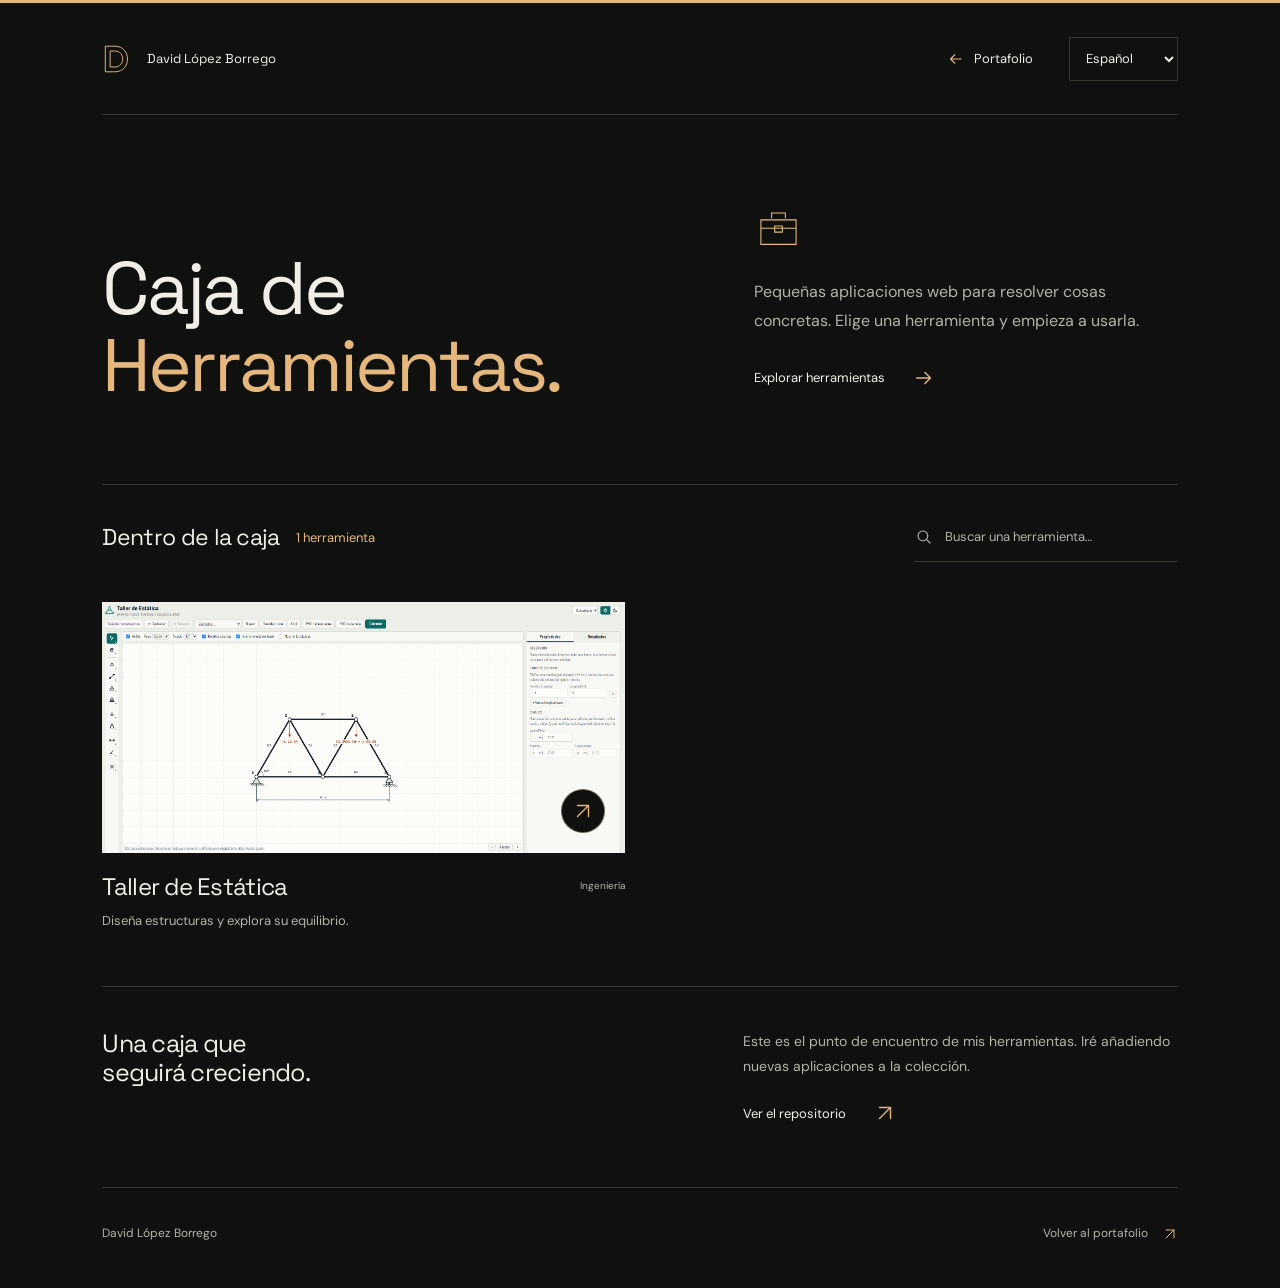
==== index.html @ 7026acba "Caja de herramientas" ====
<!doctype html>
<html lang="es">
<head>
  <meta charset="utf-8">
  <meta name="viewport" content="width=device-width, initial-scale=1, viewport-fit=cover">
  <meta name="theme-color" content="#10110f">
  <meta name="description" content="La Caja de Herramientas de David López Borrego. Pequeñas aplicaciones web para resolver cosas concretas.">
  <meta property="og:title" content="Caja de Herramientas — David López Borrego">
  <meta property="og:description" content="Pequeñas aplicaciones web para resolver cosas concretas.">
  <title>Caja de Herramientas — David López Borrego</title>
  <link rel="icon" href="[data-uri]" type="image/svg+xml">
  <style>
@font-face{font-family:Space;src:url('[data-uri]') format('woff2');font-weight:300 700;font-display:swap}
@font-face{font-family:DM;src:url('[data-uri]') format('woff2');font-weight:100 900;font-display:swap}
:root{color-scheme:dark;--bg:#10110f;--surface:#1b2018;--fg:#f1eee7;--muted:#b4b1a8;--accent:#e5b77d;--line:rgba(235,224,201,.18);--ease:cubic-bezier(.16,1,.3,1)}
*{box-sizing:border-box}html{scroll-behavior:smooth;scroll-padding-top:32px;scrollbar-color:#6d6251 var(--bg)}body{margin:0;background:var(--bg);color:var(--fg);font:16px/1.65 DM,sans-serif}body:before{content:'';display:block;height:3px;background:var(--accent)}[hidden]{display:none!important}::selection{color:var(--bg);background:var(--accent)}a{color:inherit;text-decoration:none}button,input,select{font:inherit;color:inherit}button,a,select{-webkit-tap-highlight-color:transparent;touch-action:manipulation}button{cursor:pointer}input{caret-color:var(--accent)}:focus-visible{outline:2px solid var(--accent);outline-offset:5px}h1,h2,h3,p{margin:0}h1,h2,h3{font-family:Space,sans-serif;font-weight:500;letter-spacing:-.03em;line-height:1.15;text-wrap:balance}p{color:var(--muted)}em{font-style:normal;color:var(--accent)}.wrap{width:min(1180px,84%);margin-inline:auto}.icon{width:22px;height:22px;fill:none;stroke:currentColor;stroke-width:1.5;stroke-linecap:round;stroke-linejoin:round;flex:none}.definitions,.sr-only{position:absolute;width:1px;height:1px;overflow:hidden;clip-path:inset(50%);white-space:nowrap}.skip-link{position:fixed;z-index:10;top:12px;left:16px;padding:12px 20px;background:var(--accent);color:var(--bg);transform:translateY(-200%)}.skip-link:focus{transform:none}
.site-header{min-height:112px;display:flex;align-items:center;justify-content:space-between;gap:30px;border-bottom:1px solid var(--line)}.author{display:flex;align-items:center;gap:16px;font-family:Space,sans-serif;font-size:13px}.monogram{width:29px;height:32px;fill:none;stroke:var(--accent);stroke-width:1.2}.site-header nav{display:flex;align-items:center;gap:36px;font-size:13px}.portfolio-link{display:flex;align-items:center;gap:10px;min-height:44px}.portfolio-link .icon{width:17px;color:var(--accent)}.language-control select{border:1px solid var(--line);background:var(--bg);padding:9px 28px 9px 12px;min-height:44px;border-radius:0;cursor:pointer;font-size:13px}.language-control select:hover{border-color:var(--accent)}
.intro{padding:88px 0 80px;display:grid;grid-template-columns:1.35fr 1fr;align-items:end;gap:80px}.intro h1{font-size:clamp(46px,5.8vw,80px);line-height:1.03;letter-spacing:-.04em}.intro-copy{max-width:38ch;padding-bottom:4px}.box-mark{width:49px;height:49px;fill:none;stroke:var(--accent);stroke-width:1.4;margin-bottom:18px}.intro-copy p{font-size:16px;line-height:1.8}.text-link{display:inline-flex;align-items:center;justify-content:space-between;gap:28px;min-height:44px;font-size:13px;padding:10px 0;border:0;background:none}.text-link .icon{color:var(--accent);transition:transform .2s var(--ease)}.text-link:hover .icon{transform:translateX(4px)}.text-link:hover{color:var(--accent)}.intro-copy .text-link{margin-top:20px}
.catalog{border-top:1px solid var(--line)}.catalog-heading{display:flex;align-items:center;justify-content:space-between;gap:32px;padding:28px 0}.catalog-title{display:flex;align-items:center;gap:16px}.catalog-title h2{font-size:23px}.count{font-size:13px;color:var(--accent);font-variant-numeric:tabular-nums}.search{display:flex;align-items:center;gap:10px;border-bottom:1px solid var(--line);padding:5px 0}.search .icon{width:18px;color:var(--muted)}.search input{min-width:0;width:235px;border:0;background:none;min-height:38px;font-size:13px}.search input::placeholder{color:var(--muted);opacity:1}.search:focus-within{border-color:var(--accent)}.categories{display:flex;gap:24px;flex-wrap:wrap;padding-bottom:24px}.categories button{min-height:44px;padding:8px 0;background:none;border:0;border-bottom:2px solid transparent;font-size:14px;color:var(--muted)}.categories button[aria-pressed=true]{color:var(--accent);border-color:var(--accent)}
.tools{display:grid;grid-template-columns:repeat(2,minmax(0,1fr));gap:30px;padding:12px 0 34px}
.tool{display:block;min-width:0;align-self:start}.tool-visual{position:relative;overflow:hidden;aspect-ratio:16/9;background:#21271e}.tool-visual img{display:block;width:100%;height:100%;object-fit:cover;object-position:top}.visual-arrow{position:absolute;right:20px;bottom:20px;display:grid;place-items:center;width:44px;height:44px;border-radius:50%;background:var(--bg);color:var(--accent);border:1px solid #e9d9b75e;transition:border-color .2s,transform .2s var(--ease)}.tool:hover .visual-arrow{border-color:var(--accent);transform:translate(2px,-2px)}.tool-info{display:flex;justify-content:space-between;align-items:flex-start;gap:20px;padding:20px 0 10px}.tool-content{min-width:0}.tool h3{font-size:24px;line-height:1.15}.tool-description{margin-top:9px;font-size:13px;line-height:1.7;max-width:45ch}.tool-category{padding-top:5px;font-size:10px;color:var(--muted);white-space:nowrap}
.search input:focus{outline:none;box-shadow:none}.search:focus-within{border-bottom-color:var(--accent)}

.empty,.no-script{padding:64px 0;border-bottom:1px solid var(--line)}.empty h3,.no-script h3{font-size:28px}.empty p,.no-script p{margin-top:14px;max-width:65ch}.empty .text-link{margin-top:16px}.collection-note{display:grid;grid-template-columns:1.35fr 1fr;gap:55px;border-top:1px solid var(--line);padding:42px 0 52px;margin-top:10px}.collection-note h2{font-size:25px;max-width:19ch}.collection-note p{font-size:14px;line-height:1.8;max-width:45ch}.collection-note .text-link{margin-top:12px}.site-footer{display:flex;justify-content:space-between;align-items:center;gap:24px;border-top:1px solid var(--line);padding-block:24px 32px;font-size:12px;color:var(--muted)}.site-footer a{display:flex;align-items:center;gap:14px;min-height:44px}.site-footer .icon{width:16px;color:var(--accent)}
@media(max-width:1000px){.wrap{width:86%}.intro{gap:40px}.intro h1{font-size:60px}.collection-note{gap:32px}.tool-info{gap:14px}.tool h3{font-size:22px}}
@media(max-width:700px){.site-header{min-height:88px;gap:16px}.author{gap:10px}.author span{max-width:115px;font-size:11px;line-height:1.4}.site-header nav{gap:14px}.portfolio-link span{display:none}.language-control select{font-size:12px;padding-left:8px;max-width:105px}.intro{grid-template-columns:1fr;gap:28px;padding:55px 0 45px}.intro h1{font-size:clamp(38px,9.5vw,64px)}.intro-copy{max-width:48ch;position:relative;padding:0}.box-mark{display:none}.intro-copy p{font-size:15px}.intro-copy .text-link{margin-top:13px}.catalog-heading{display:block;padding:24px 0}.catalog-title{justify-content:space-between}.catalog-title h2{font-size:22px}#search-form{margin-top:22px}.search input{width:100%;font-size:16px}.search{width:100%}.tools{grid-template-columns:1fr;gap:26px;padding-top:0}.tool-info{padding-top:16px;gap:14px}.tool h3{font-size:22px}.tool-description{font-size:12px}.tool-category{font-size:9px}.visual-arrow{right:16px;bottom:16px}.collection-note{grid-template-columns:1fr;gap:18px;padding:32px 0 35px}.collection-note h2{font-size:24px;max-width:24ch}.site-footer{font-size:11px;align-items:flex-start;flex-wrap:wrap;gap:8px;padding-top:22px}.site-footer>span{padding-top:12px}.site-footer a{gap:9px}.empty{padding:40px 0}.empty h3{font-size:25px}}
@media(prefers-reduced-motion:reduce){html{scroll-behavior:auto}*,*:before,*:after{transition:none!important;animation:none!important}}

  </style>
  <meta id="statics-cover" content="[data-uri]">
</head>
<body>
  <a class="skip-link" href="#main" data-i18n="skip">Saltar al contenido</a>
  <svg class="definitions" aria-hidden="true" xmlns="http://www.w3.org/2000/svg"><defs>
    <symbol id="i-arrow" viewBox="0 0 24 24"><path d="M4 12h15m-6-6 6 6-6 6"/></symbol>
    <symbol id="i-back" viewBox="0 0 24 24"><path d="M20 12H5m6-6-6 6 6 6"/></symbol>
    <symbol id="i-diagonal" viewBox="0 0 24 24"><path d="M6 18 18 6M6 6h12v12"/></symbol>
    <symbol id="i-search" viewBox="0 0 24 24"><circle cx="10.5" cy="10.5" r="6.5"/><path d="m16 16 4 4"/></symbol>
    <symbol id="i-box" viewBox="0 0 64 64"><path d="M23 20v-7h18v7M9 22h46v32H9zM9 33h46M27 30h10v8H27z"/></symbol>
  </defs></svg>
  <header class="site-header wrap">
    <a class="author" href="/" data-portfolio><svg class="monogram" viewBox="0 0 36 40" aria-hidden="true"><path d="M4 4h12c21 0 21 32 0 32H4zM10 10h6c13 0 13 20 0 20h-6z"/></svg><span>David López Borrego</span></a>
    <nav aria-label="Navegación principal" data-i18n-aria="navigation">
      <a class="portfolio-link" href="/" data-portfolio aria-label="Portafolio" data-i18n-aria="portfolio"><svg class="icon" aria-hidden="true"><use href="#i-back"/></svg><span data-i18n="portfolio">Portafolio</span></a>
      <label class="language-control"><span class="sr-only" data-i18n="language">Idioma</span><select id="language"><option value="es" lang="es">Español</option><option value="ca" lang="ca">Català</option><option value="en" lang="en">English</option></select></label>
    </nav>
  </header>
  <main id="main" class="wrap">
    <section class="intro" aria-labelledby="hub-title">
      <h1 id="hub-title"><span data-i18n="titleFirst">Caja de</span><br><em data-i18n="titleLast">Herramientas.</em></h1>
      <div class="intro-copy"><svg class="box-mark" aria-hidden="true"><use href="#i-box"/></svg><p data-i18n="intro">Pequeñas aplicaciones web para resolver cosas concretas. Elige una herramienta y empieza a usarla.</p><a class="text-link" href="#herramientas"><span data-i18n="browse">Explorar herramientas</span><svg class="icon"><use href="#i-arrow"/></svg></a></div>
    </section>
    <section id="herramientas" class="catalog" aria-labelledby="catalog-title">
      <div class="catalog-heading"><div class="catalog-title"><h2 id="catalog-title" data-i18n="catalog">Dentro de la caja</h2><span id="tool-count" class="count"></span></div><form id="search-form" role="search" hidden><label class="search"><svg class="icon" aria-hidden="true"><use href="#i-search"/></svg><span class="sr-only" data-i18n="search">Buscar herramientas</span><input id="search" type="search" placeholder="Buscar una herramienta…" autocomplete="off" data-i18n-placeholder="searchPlaceholder"></label></form></div>
      <div id="categories" class="categories" role="group" aria-label="Filtrar por categoría" data-i18n-aria="filter" hidden></div>
      <div id="tools" class="tools"></div>
      <p id="result-status" class="sr-only" role="status" aria-live="polite" aria-atomic="true"></p>
      <div id="no-results" class="empty" hidden><h3 data-i18n="noResults">No hay coincidencias.</h3><p data-i18n="tryAgain">Prueba con otro nombre o vuelve a ver todas las herramientas.</p><button id="clear-search" class="text-link"><span data-i18n="clear">Ver todas las herramientas</span><svg class="icon" aria-hidden="true"><use href="#i-arrow"/></svg></button></div>
      <div id="empty-catalog" class="empty" hidden><h3 data-i18n="empty">Las herramientas están en camino.</h3><p data-i18n="emptyDescription">Aquí encontrarás las aplicaciones cuando estén disponibles.</p></div>
      <noscript><article class="no-script"><h3>Taller de Estática</h3><p>Dibuja estructuras y calcula reacciones, esfuerzos y diagramas de sólido libre.</p><a class="text-link" href="estatica_maquinas/">Abrir herramienta <svg class="icon" aria-hidden="true"><use href="#i-arrow"/></svg></a></article></noscript>
    </section>
    <aside class="collection-note"><h2 data-i18n="growing">Una caja que seguirá creciendo.</h2><div><p data-i18n="growingDescription">Este es el punto de encuentro de mis herramientas. Iré añadiendo nuevas aplicaciones a la colección.</p><a class="text-link" href="https://github.com/davidlb025/herramientas" target="_blank" rel="noopener noreferrer"><span data-i18n="repository">Ver el repositorio</span><svg class="icon" aria-hidden="true"><use href="#i-diagonal"/></svg></a></div></aside>
  </main>
  <footer class="site-footer wrap"><span>David López Borrego</span><a href="/" data-portfolio><span data-i18n="back">Volver al portafolio</span><svg class="icon" aria-hidden="true"><use href="#i-diagonal"/></svg></a></footer>

<!-- CATALOGO: añade aquí las futuras herramientas, cada una con su carpeta. -->
<script id="tool-catalog">
/* Add one entry per published app. Paths are relative to this hub, never to /. */
window.toolboxTools = [
  {
    id: 'estatica',
    path: 'estatica_maquinas/',
    category: 'engineering',
    image: document.getElementById('statics-cover').content,
    imageWidth: 1891, imageHeight: 909,
    name: { es: 'Taller de Estática', ca: 'Taller d’Estàtica', en: 'Statics Workshop' },
    summary: {
      es: 'Diseña estructuras y explora su equilibrio.',
      ca: 'Dissenya estructures i explora el seu equilibri.',
      en: 'Design structures and explore their equilibrium.'
    },
    description: {
      es: 'Dibuja estructuras y calcula reacciones, esfuerzos en barras y diagramas de sólido libre. Un espacio para explorar el equilibrio, nudo a nudo.',
      ca: 'Dibuixa estructures i calcula reaccions, esforços a les barres i diagrames de sòlid lliure. Un espai per explorar l’equilibri, nus a nus.',
      en: 'Draw structures and calculate reactions, member forces and free-body diagrams. A space to explore equilibrium, joint by joint.'
    },
    tags: {
      es: ['Estructuras', 'Fuerzas', 'Equilibrio'],
      ca: ['Estructures', 'Forces', 'Equilibri'],
      en: ['Structures', 'Forces', 'Equilibrium']
    },
    categoryName: { es: 'Ingeniería', ca: 'Enginyeria', en: 'Engineering' },
    imageAlt: {
      es: 'Vista del Taller de Estática con una cercha Warren de ejemplo.',
      ca: 'Vista del Taller d’Estàtica amb una encavallada Warren d’exemple.',
      en: 'Statics Workshop displaying a sample Warren truss.'
    }
  }
];

</script>
<script>
(() => {
  'use strict';
  const copy = {
    es: {
      titleFirst: 'Caja de', titleLast: 'Herramientas.', title: 'Caja de Herramientas — David López Borrego',
      intro: 'Pequeñas aplicaciones web para resolver cosas concretas. Elige una herramienta y empieza a usarla.',
      description: 'La Caja de Herramientas de David López Borrego. Pequeñas aplicaciones web para resolver cosas concretas.',
      skip: 'Saltar al contenido', navigation: 'Navegación principal', portfolio: 'Portafolio', language: 'Idioma', browse: 'Explorar herramientas', catalog: 'Dentro de la caja',
      search: 'Buscar herramientas', searchPlaceholder: 'Buscar una herramienta…', filter: 'Filtrar por categoría', all: 'Todas',
      noResults: 'No hay coincidencias.', tryAgain: 'Prueba con otro nombre o vuelve a ver todas las herramientas.', clear: 'Ver todas las herramientas',
      empty: 'Las herramientas están en camino.', emptyDescription: 'Aquí encontrarás las aplicaciones cuando estén disponibles.',
      growing: 'Una caja que seguirá creciendo.', growingDescription: 'Este es el punto de encuentro de mis herramientas. Iré añadiendo nuevas aplicaciones a la colección.',
      repository: 'Ver el repositorio', back: 'Volver al portafolio', open: 'Abrir herramienta', count: n => `${n} ${n === 1 ? 'herramienta' : 'herramientas'}`
    },
    ca: {
      titleFirst: 'Caixa', titleLast: 'd’Eines.', title: 'Caixa d’Eines — David López Borrego',
      intro: 'Petites aplicacions web per resoldre coses concretes. Tria una eina i comença a fer-la servir.',
      description: 'La Caixa d’Eines de David López Borrego. Petites aplicacions web per resoldre coses concretes.',
      skip: 'Salta al contingut', navigation: 'Navegació principal', portfolio: 'Portafolis', language: 'Idioma', browse: 'Explora les eines', catalog: 'Dins de la caixa',
      search: 'Cerca eines', searchPlaceholder: 'Cerca una eina…', filter: 'Filtra per categoria', all: 'Totes',
      noResults: 'No hi ha coincidències.', tryAgain: 'Prova un altre nom o torna a veure totes les eines.', clear: 'Veure totes les eines',
      empty: 'Les eines estan en camí.', emptyDescription: 'Aquí trobaràs les aplicacions quan estiguin disponibles.',
      growing: 'Una caixa que continuarà creixent.', growingDescription: 'Aquest és el punt de trobada de les meves eines. Aniré afegint noves aplicacions a la col·lecció.',
      repository: 'Veure el repositori', back: 'Torna al portafolis', open: 'Obre l’eina', count: n => `${n} ${n === 1 ? 'eina' : 'eines'}`
    },
    en: {
      titleFirst: 'The', titleLast: 'Toolbox.', title: 'Toolbox — David López Borrego',
      intro: 'Small web apps for specific tasks. Pick a tool and start using it.',
      description: 'David López Borrego’s Toolbox. Small web apps for specific tasks.',
      skip: 'Skip to content', navigation: 'Main navigation', portfolio: 'Portfolio', language: 'Language', browse: 'Explore the tools', catalog: 'Inside the toolbox',
      search: 'Search tools', searchPlaceholder: 'Search for a tool…', filter: 'Filter by category', all: 'All',
      noResults: 'No matches found.', tryAgain: 'Try another name or view all the tools again.', clear: 'View all tools',
      empty: 'Tools are on the way.', emptyDescription: 'The apps will appear here as they become available.',
      growing: 'Room for more tools.', growingDescription: 'This is where my tools come together. I’ll keep adding new apps to the collection.',
      repository: 'View the repository', back: 'Back to the portfolio', open: 'Open tool', count: n => `${n} ${n === 1 ? 'tool' : 'tools'}`
    }
  };
  const $ = selector => document.querySelector(selector);
  const tools = window.toolboxTools || [];
  const supported = Object.keys(copy);
  let saved;
  try { saved = localStorage.getItem('portfolio-language'); } catch { /* Storage is optional. */ }
  const requested = new URL(location.href).searchParams.get('lang');
  let language = supported.includes(requested) ? requested : supported.includes(saved) ? saved : 'es';
  let category = 'all';
  const text = value => typeof value === 'string' ? value : value[language] || value.es;
  const normalize = value => value.normalize('NFD').replace(/\p{Diacritic}/gu, '').toLocaleLowerCase().trim();
  const icon = name => {
    const svg = document.createElementNS('http://www.w3.org/2000/svg', 'svg');
    svg.classList.add('icon');
    svg.setAttribute('aria-hidden', 'true');
    const use = document.createElementNS(svg.namespaceURI, 'use');
    use.setAttribute('href', `#i-${name}`);
    svg.append(use);
    return svg;
  };
  const element = (tag, className, content) => {
    const node = document.createElement(tag);
    if (className) node.className = className;
    if (content) node.textContent = content;
    return node;
  };
  // Local app folders resolve both at /herramientas/ and in a standalone preview.
  function toolUrl(path) {
    const url = new URL(path, location.href);
    url.searchParams.set('lang', language);
    return url.href;
  }
  function renderTools() {
    const query = normalize($('#search').value);
    const visible = tools.filter(tool => (category === 'all' || tool.category === category) && normalize([text(tool.name), text(tool.description), text(tool.categoryName), ...text(tool.tags)].join(' ')).includes(query));
    const items = visible.map(tool => {
      const card = element('a', 'tool');
      const headingId = `tool-${tool.id}`;
      card.href = toolUrl(tool.path);
      card.setAttribute('aria-labelledby', headingId);
      const visual = element('div', 'tool-visual');
      const image = element('img');
      image.src = tool.image;
      image.alt = text(tool.imageAlt);
      image.width = tool.imageWidth || 1280; image.height = tool.imageHeight || 720;
      visual.style.aspectRatio = `${image.width} / ${image.height}`;
      image.decoding = 'async';
      const arrow = element('span', 'visual-arrow'); arrow.append(icon('diagonal'));
      visual.append(image, arrow);
      const info = element('div', 'tool-info');
      const content = element('div', 'tool-content');
      const title = element('h3'); title.id = headingId;
      title.textContent = text(tool.name);
      content.append(title, element('p', 'tool-description', text(tool.summary || tool.description)));
      info.append(content, element('span', 'tool-category', text(tool.categoryName)));
      card.append(visual, info);
      return card;
    });
    $('#tools').replaceChildren(...items);
    $('#tool-count').textContent = copy[language].count(visible.length);
    $('#result-status').textContent = copy[language].count(visible.length);
    $('#no-results').hidden = visible.length > 0 || tools.length === 0;
    $('#empty-catalog').hidden = tools.length > 0;
    $('#search-form').hidden = tools.length === 0;
  }
  function renderCategories() {
    const categories = [...new Map(tools.map(tool => [tool.category, tool.categoryName])).entries()];
    $('#categories').hidden = categories.length < 2;
    $('#categories').replaceChildren(...[['all', copy[language].all], ...categories].map(([key, label]) => {
      const button = element('button', '', text(label));
      button.type = 'button';
      button.setAttribute('aria-pressed', String(category === key));
      button.addEventListener('click', () => {
        category = key;
        [...$('#categories').children].forEach(item => item.setAttribute('aria-pressed', String(item === button)));
        renderTools();
      });
      return button;
    }));
  }
  function applyLanguage() {
    document.documentElement.lang = language;
    document.title = copy[language].title;
    document.querySelector('meta[name="description"]').content = copy[language].description;
    document.querySelector('meta[property="og:title"]').content = copy[language].title;
    document.querySelector('meta[property="og:description"]').content = copy[language].intro;
    document.querySelectorAll('[data-i18n]').forEach(node => { node.textContent = copy[language][node.dataset.i18n]; });
    document.querySelectorAll('[data-i18n-aria]').forEach(node => node.setAttribute('aria-label', copy[language][node.dataset.i18nAria]));
    document.querySelectorAll('[data-i18n-placeholder]').forEach(node => { node.placeholder = copy[language][node.dataset.i18nPlaceholder]; });
    document.querySelectorAll('[data-portfolio]').forEach(link => { link.href = `/?lang=${language}#proyectos`; });
    $('#language').value = language;
    renderCategories();
    renderTools();
  }
  $('#language').addEventListener('change', event => {
    language = event.target.value;
    try { localStorage.setItem('portfolio-language', language); } catch { /* Storage is optional. */ }
    const url = new URL(location.href); url.searchParams.set('lang', language);
    try { history.replaceState(null, '', url); } catch { /* File previews may restrict history. */ }
    applyLanguage();
  });
  $('#search').addEventListener('input', renderTools);
  $('#search-form').addEventListener('submit', event => event.preventDefault());
  $('#clear-search').addEventListener('click', () => {
    $('#search').value = ''; category = 'all'; renderCategories(); renderTools(); $('#search').focus();
  });
  applyLanguage();
})();

</script>
<!-- Font licenses: Space Grotesk and DM Sans
Copyright 2014 The DM Sans Project Authors (https://github.com/googlefonts/dm-fonts)

This Font Software is licensed under the SIL Open Font License, Version 1.1.
This license is copied below, and is also available with a FAQ at:
https://scripts.sil.org/OFL


-----------------------------------------------------------
SIL OPEN FONT LICENSE Version 1.1 - 26 February 2007
-----------------------------------------------------------

PREAMBLE
The goals of the Open Font License (OFL) are to stimulate worldwide
development of collaborative font projects, to support the font creation
efforts of academic and linguistic communities, and to provide a free and
open framework in which fonts may be shared and improved in partnership
with others.

The OFL allows the licensed fonts to be used, studied, modified and
redistributed freely as long as they are not sold by themselves. The
fonts, including any derivative works, can be bundled, embedded, 
redistributed and/or sold with any software provided that any reserved
names are not used by derivative works. The fonts and derivatives,
however, cannot be released under any other type of license. The
requirement for fonts to remain under this license does not apply
to any document created using the fonts or their derivatives.

DEFINITIONS
"Font Software" refers to the set of files released by the Copyright
Holder(s) under this license and clearly marked as such. This may
include source files, build scripts and documentation.

"Reserved Font Name" refers to any names specified as such after the
copyright statement(s).

"Original Version" refers to the collection of Font Software components as
distributed by the Copyright Holder(s).

"Modified Version" refers to any derivative made by adding to, deleting,
or substituting -- in part or in whole -- any of the components of the
Original Version, by changing formats or by porting the Font Software to a
new environment.

"Author" refers to any designer, engineer, programmer, technical
writer or other person who contributed to the Font Software.

PERMISSION & CONDITIONS
Permission is hereby granted, free of charge, to any person obtaining
a copy of the Font Software, to use, study, copy, merge, embed, modify,
redistribute, and sell modified and unmodified copies of the Font
Software, subject to the following conditions:

1) Neither the Font Software nor any of its individual components,
in Original or Modified Versions, may be sold by itself.

2) Original or Modified Versions of the Font Software may be bundled,
redistributed and/or sold with any software, provided that each copy
contains the above copyright notice and this license. These can be
included either as stand-alone text files, human-readable headers or
in the appropriate machine-readable metadata fields within text or
binary files as long as those fields can be easily viewed by the user.

3) No Modified Version of the Font Software may use the Reserved Font
Name(s) unless explicit written permission is granted by the corresponding
Copyright Holder. This restriction only applies to the primary font name as
presented to the users.

4) The name(s) of the Copyright Holder(s) or the Author(s) of the Font
Software shall not be used to promote, endorse or advertise any
Modified Version, except to acknowledge the contribution(s) of the
Copyright Holder(s) and the Author(s) or with their explicit written
permission.

5) The Font Software, modified or unmodified, in part or in whole,
must be distributed entirely under this license, and must not be
distributed under any other license. The requirement for fonts to
remain under this license does not apply to any document created
using the Font Software.

TERMINATION
This license becomes null and void if any of the above conditions are
not met.

DISCLAIMER
THE FONT SOFTWARE IS PROVIDED "AS IS", WITHOUT WARRANTY OF ANY KIND,
EXPRESS OR IMPLIED, INCLUDING BUT NOT LIMITED TO ANY WARRANTIES OF
MERCHANTABILITY, FITNESS FOR A PARTICULAR PURPOSE AND NONINFRINGEMENT
OF COPYRIGHT, PATENT, TRADEMARK, OR OTHER RIGHT. IN NO EVENT SHALL THE
COPYRIGHT HOLDER BE LIABLE FOR ANY CLAIM, DAMAGES OR OTHER LIABILITY,
INCLUDING ANY GENERAL, SPECIAL, INDIRECT, INCIDENTAL, OR CONSEQUENTIAL
DAMAGES, WHETHER IN AN ACTION OF CONTRACT, TORT OR OTHERWISE, ARISING
FROM, OUT OF THE USE OR INABILITY TO USE THE FONT SOFTWARE OR FROM
OTHER DEALINGS IN THE FONT SOFTWARE.


Copyright 2020 The Space Grotesk Project Authors (https://github.com/floriankarsten/space-grotesk)

This Font Software is licensed under the SIL Open Font License, Version 1.1.
This license is copied below, and is also available with a FAQ at:
http://scripts.sil.org/OFL


-----------------------------------------------------------
SIL OPEN FONT LICENSE Version 1.1 - 26 February 2007
-----------------------------------------------------------

PREAMBLE
The goals of the Open Font License (OFL) are to stimulate worldwide
development of collaborative font projects, to support the font creation
efforts of academic and linguistic communities, and to provide a free and
open framework in which fonts may be shared and improved in partnership
with others.

The OFL allows the licensed fonts to be used, studied, modified and
redistributed freely as long as they are not sold by themselves. The
fonts, including any derivative works, can be bundled, embedded, 
redistributed and/or sold with any software provided that any reserved
names are not used by derivative works. The fonts and derivatives,
however, cannot be released under any other type of license. The
requirement for fonts to remain under this license does not apply
to any document created using the fonts or their derivatives.

DEFINITIONS
"Font Software" refers to the set of files released by the Copyright
Holder(s) under this license and clearly marked as such. This may
include source files, build scripts and documentation.

"Reserved Font Name" refers to any names specified as such after the
copyright statement(s).

"Original Version" refers to the collection of Font Software components as
distributed by the Copyright Holder(s).

"Modified Version" refers to any derivative made by adding to, deleting,
or substituting -- in part or in whole -- any of the components of the
Original Version, by changing formats or by porting the Font Software to a
new environment.

"Author" refers to any designer, engineer, programmer, technical
writer or other person who contributed to the Font Software.

PERMISSION & CONDITIONS
Permission is hereby granted, free of charge, to any person obtaining
a copy of the Font Software, to use, study, copy, merge, embed, modify,
redistribute, and sell modified and unmodified copies of the Font
Software, subject to the following conditions:

1) Neither the Font Software nor any of its individual components,
in Original or Modified Versions, may be sold by itself.

2) Original or Modified Versions of the Font Software may be bundled,
redistributed and/or sold with any software, provided that each copy
contains the above copyright notice and this license. These can be
included either as stand-alone text files, human-readable headers or
in the appropriate machine-readable metadata fields within text or
binary files as long as those fields can be easily viewed by the user.

3) No Modified Version of the Font Software may use the Reserved Font
Name(s) unless explicit written permission is granted by the corresponding
Copyright Holder. This restriction only applies to the primary font name as
presented to the users.

4) The name(s) of the Copyright Holder(s) or the Author(s) of the Font
Software shall not be used to promote, endorse or advertise any
Modified Version, except to acknowledge the contribution(s) of the
Copyright Holder(s) and the Author(s) or with their explicit written
permission.

5) The Font Software, modified or unmodified, in part or in whole,
must be distributed entirely under this license, and must not be
distributed under any other license. The requirement for fonts to
remain under this license does not apply to any document created
using the Font Software.

TERMINATION
This license becomes null and void if any of the above conditions are
not met.

DISCLAIMER
THE FONT SOFTWARE IS PROVIDED "AS IS", WITHOUT WARRANTY OF ANY KIND,
EXPRESS OR IMPLIED, INCLUDING BUT NOT LIMITED TO ANY WARRANTIES OF
MERCHANTABILITY, FITNESS FOR A PARTICULAR PURPOSE AND NONINFRINGEMENT
OF COPYRIGHT, PATENT, TRADEMARK, OR OTHER RIGHT. IN NO EVENT SHALL THE
COPYRIGHT HOLDER BE LIABLE FOR ANY CLAIM, DAMAGES OR OTHER LIABILITY,
INCLUDING ANY GENERAL, SPECIAL, INDIRECT, INCIDENTAL, OR CONSEQUENTIAL
DAMAGES, WHETHER IN AN ACTION OF CONTRACT, TORT OR OTHERWISE, ARISING
FROM, OUT OF THE USE OR INABILITY TO USE THE FONT SOFTWARE OR FROM
OTHER DEALINGS IN THE FONT SOFTWARE.

-->
</body>
</html>
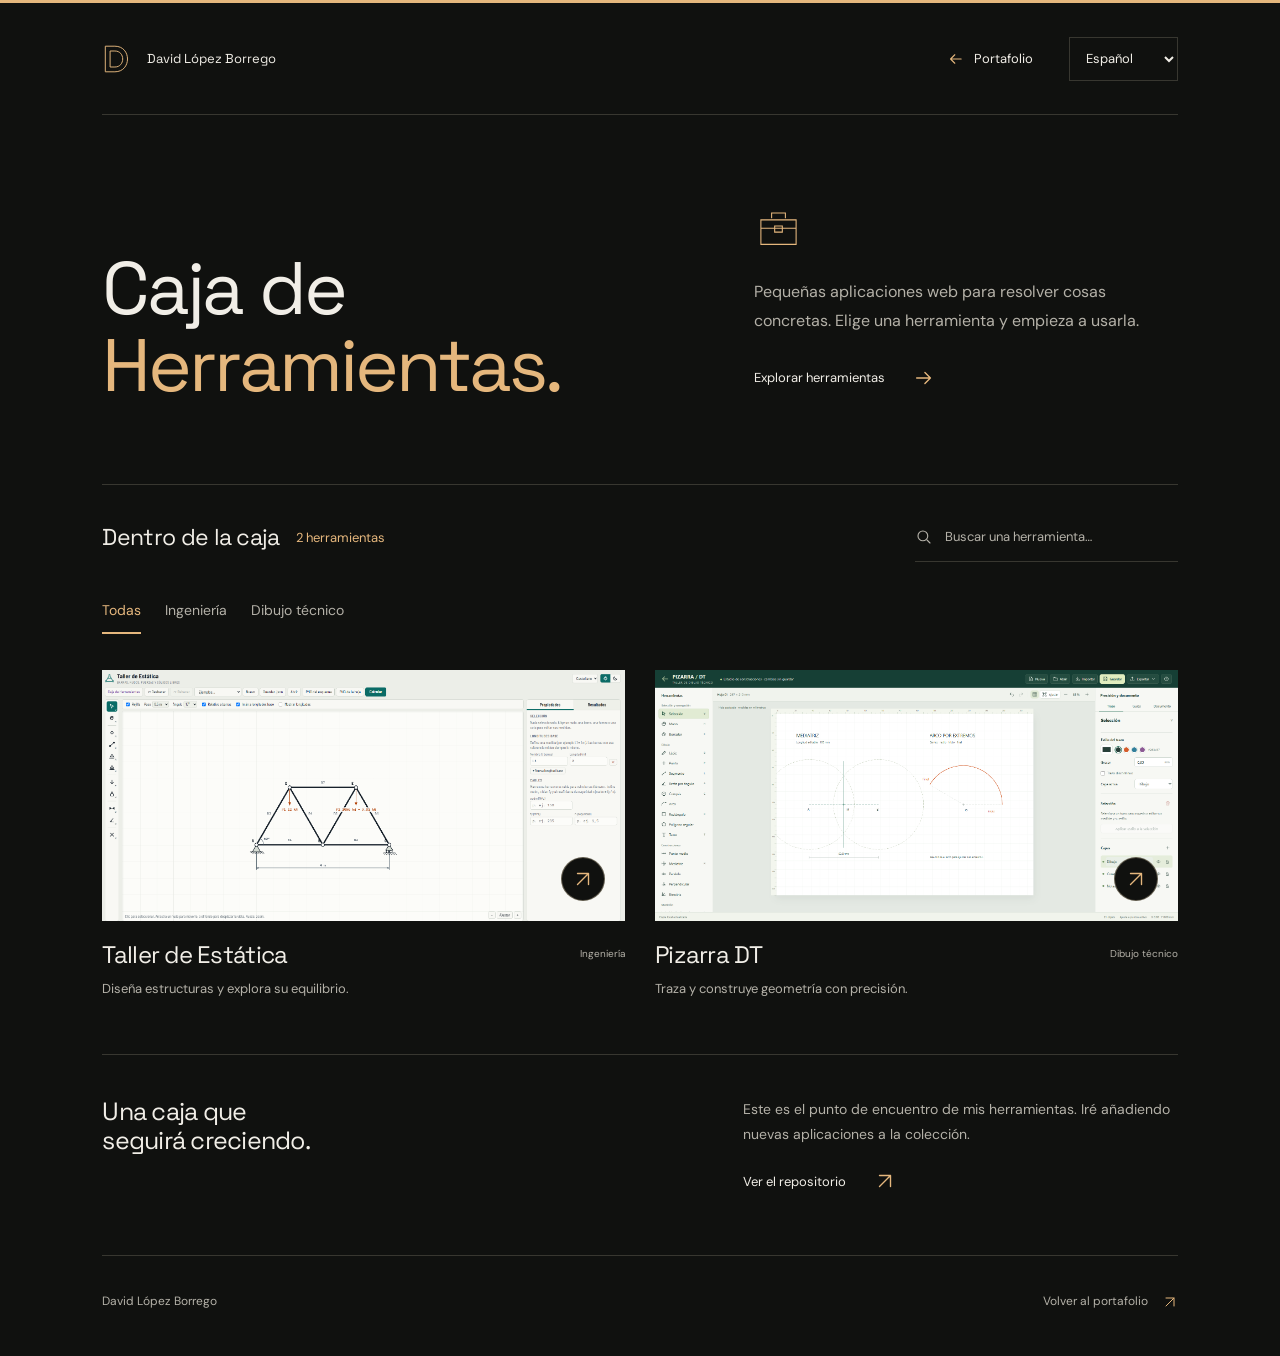
==== commit 0b4f5d95: "Pazarra-DT" ====
--- a/index.html
+++ b/index.html
@@ -57,13 +57,14 @@
       <p id="result-status" class="sr-only" role="status" aria-live="polite" aria-atomic="true"></p>
       <div id="no-results" class="empty" hidden><h3 data-i18n="noResults">No hay coincidencias.</h3><p data-i18n="tryAgain">Prueba con otro nombre o vuelve a ver todas las herramientas.</p><button id="clear-search" class="text-link"><span data-i18n="clear">Ver todas las herramientas</span><svg class="icon" aria-hidden="true"><use href="#i-arrow"/></svg></button></div>
       <div id="empty-catalog" class="empty" hidden><h3 data-i18n="empty">Las herramientas están en camino.</h3><p data-i18n="emptyDescription">Aquí encontrarás las aplicaciones cuando estén disponibles.</p></div>
-      <noscript><article class="no-script"><h3>Taller de Estática</h3><p>Dibuja estructuras y calcula reacciones, esfuerzos y diagramas de sólido libre.</p><a class="text-link" href="estatica_maquinas/">Abrir herramienta <svg class="icon" aria-hidden="true"><use href="#i-arrow"/></svg></a></article></noscript>
+      <noscript><article class="no-script"><h3>Taller de Estática</h3><p>Dibuja estructuras y calcula reacciones, esfuerzos y diagramas de sólido libre.</p><a class="text-link" href="estatica_maquinas/">Abrir herramienta <svg class="icon" aria-hidden="true"><use href="#i-arrow"/></svg></a></article><article class="no-script"><h3>Pizarra DT</h3><p>Traza y construye geometría con precisión. Importa PDF e imágenes y exporta tus dibujos.</p><a class="text-link" href="pizarradt/">Abrir herramienta <svg class="icon" aria-hidden="true"><use href="#i-arrow"/></svg></a></article></noscript>
     </section>
     <aside class="collection-note"><h2 data-i18n="growing">Una caja que seguirá creciendo.</h2><div><p data-i18n="growingDescription">Este es el punto de encuentro de mis herramientas. Iré añadiendo nuevas aplicaciones a la colección.</p><a class="text-link" href="https://github.com/davidlb025/herramientas" target="_blank" rel="noopener noreferrer"><span data-i18n="repository">Ver el repositorio</span><svg class="icon" aria-hidden="true"><use href="#i-diagonal"/></svg></a></div></aside>
   </main>
   <footer class="site-footer wrap"><span>David López Borrego</span><a href="/" data-portfolio><span data-i18n="back">Volver al portafolio</span><svg class="icon" aria-hidden="true"><use href="#i-diagonal"/></svg></a></footer>
 
 <!-- CATALOGO: añade aquí las futuras herramientas, cada una con su carpeta. -->
+<meta id="pizarra-cover" content="[data-uri]">
 <script id="tool-catalog">
 /* Add one entry per published app. Paths are relative to this hub, never to /. */
 window.toolboxTools = [
@@ -94,6 +95,35 @@
       es: 'Vista del Taller de Estática con una cercha Warren de ejemplo.',
       ca: 'Vista del Taller d’Estàtica amb una encavallada Warren d’exemple.',
       en: 'Statics Workshop displaying a sample Warren truss.'
+    }
+  },
+  {
+    id: 'pizarradt',
+    path: 'pizarradt/',
+    category: 'drawing',
+    image: document.getElementById('pizarra-cover').content,
+    imageWidth: 1891, imageHeight: 909,
+    name: { es: 'Pizarra DT', ca: 'Pizarra DT', en: 'Pizarra DT' },
+    summary: {
+      es: 'Traza y construye geometría con precisión.',
+      ca: 'Traça i construeix geometria amb precisió.',
+      en: 'Draw and construct geometry with precision.'
+    },
+    description: {
+      es: 'Taller de dibujo técnico con segmentos, circunferencias, arcos y construcciones geométricas. Importa PDF e imágenes, trabaja por capas y exporta a PDF, PNG o SVG. Interfaz en español.',
+      ca: 'Taller de dibuix tècnic amb segments, circumferències, arcs i construccions geomètriques. Importa PDF i imatges, treballa per capes i exporta a PDF, PNG o SVG. Interfície en castellà.',
+      en: 'Technical drawing workshop with segments, circles, arcs and geometric constructions. Import PDFs and images, work with layers and export to PDF, PNG or SVG. Editor interface in Spanish.'
+    },
+    tags: {
+      es: ['Dibujo técnico', 'Geometría', 'Compás', 'Mediatriz', 'PDF', 'Capas'],
+      ca: ['Dibuix tècnic', 'Geometria', 'Compàs', 'Mediatriu', 'PDF', 'Capes'],
+      en: ['Technical drawing', 'Geometry', 'Compass', 'Perpendicular bisector', 'PDF', 'Layers']
+    },
+    categoryName: { es: 'Dibujo técnico', ca: 'Dibuix tècnic', en: 'Technical drawing' },
+    imageAlt: {
+      es: 'Pizarra DT con el ejemplo de mediatriz y arco abierto en la hoja de dibujo.',
+      ca: 'Pizarra DT amb l’exemple de mediatriu i arc obert al full de dibuix.',
+      en: 'Pizarra DT showing its perpendicular bisector and arc example on the drawing sheet.'
     }
   }
 ];
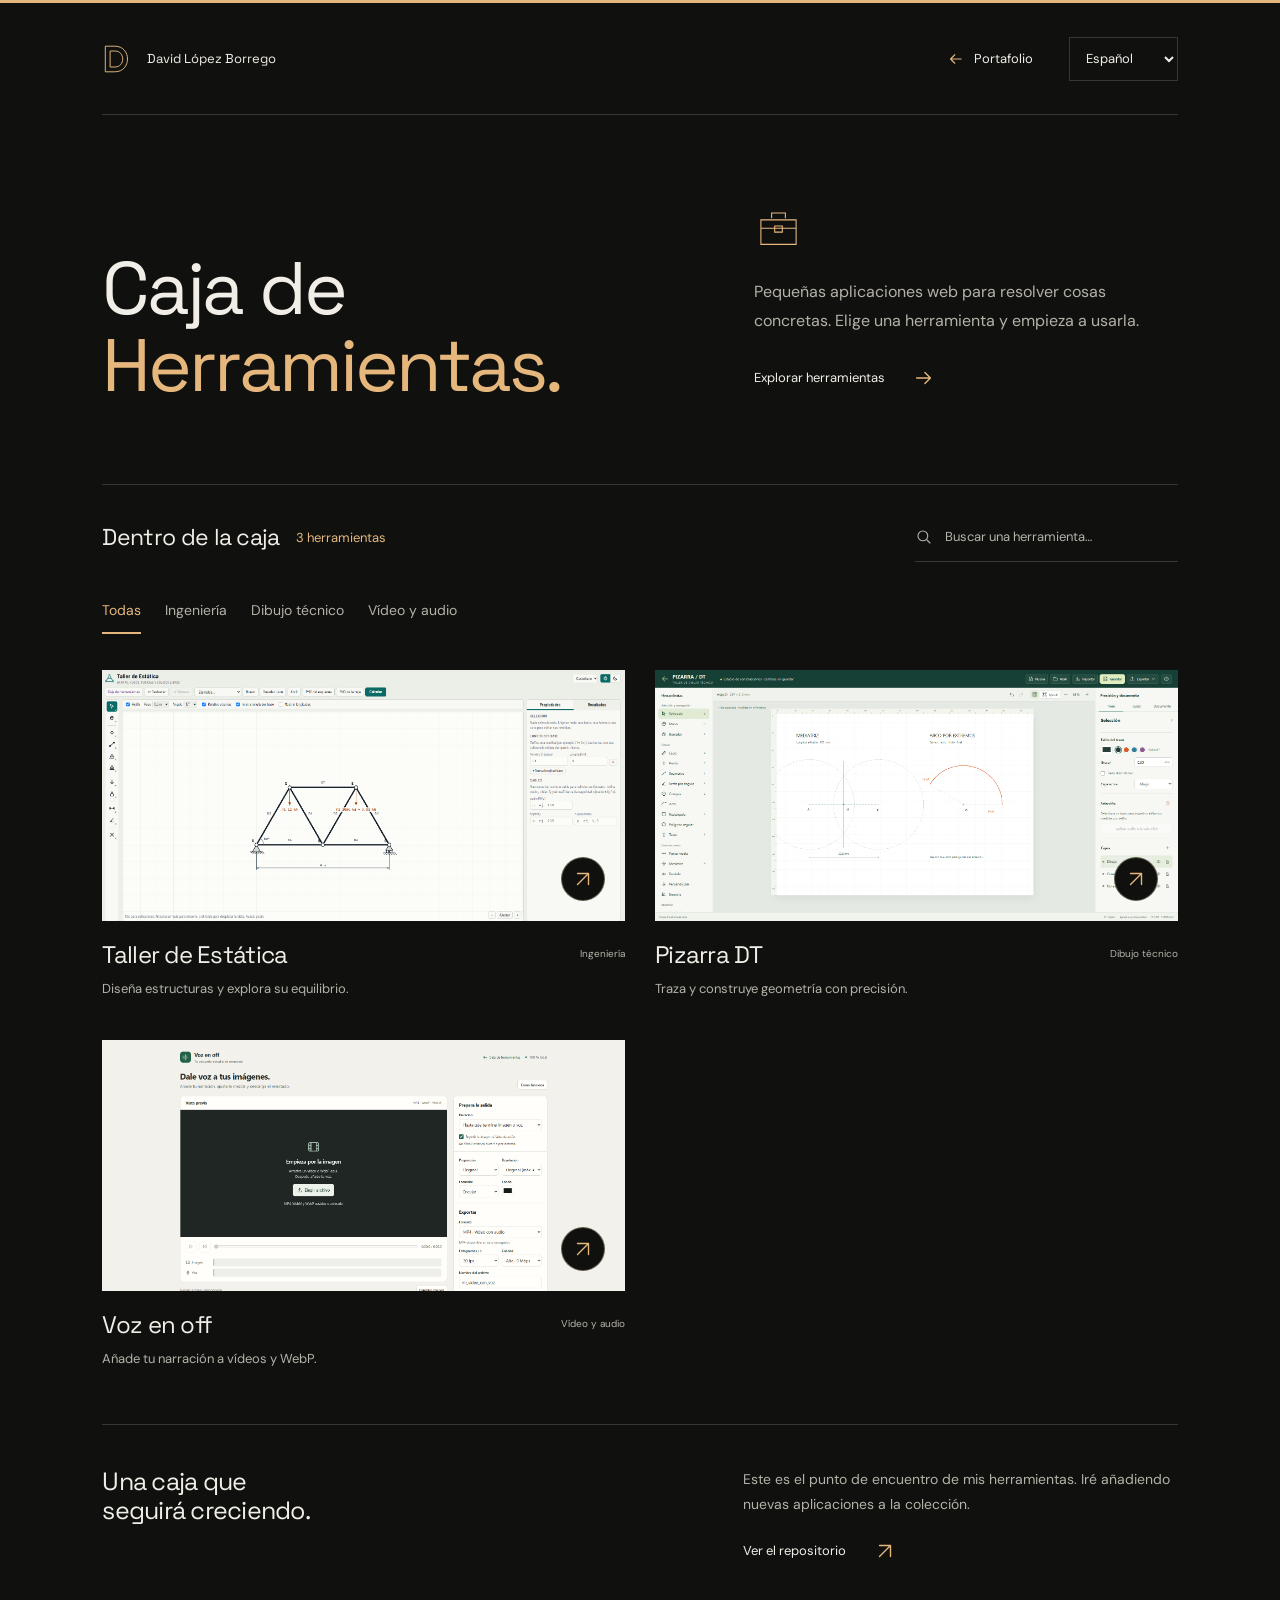
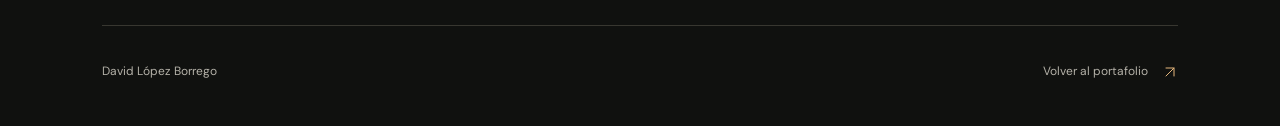
==== commit 5827a678: "Voz en Off" ====
--- a/index.html
+++ b/index.html
@@ -57,7 +57,7 @@
       <p id="result-status" class="sr-only" role="status" aria-live="polite" aria-atomic="true"></p>
       <div id="no-results" class="empty" hidden><h3 data-i18n="noResults">No hay coincidencias.</h3><p data-i18n="tryAgain">Prueba con otro nombre o vuelve a ver todas las herramientas.</p><button id="clear-search" class="text-link"><span data-i18n="clear">Ver todas las herramientas</span><svg class="icon" aria-hidden="true"><use href="#i-arrow"/></svg></button></div>
       <div id="empty-catalog" class="empty" hidden><h3 data-i18n="empty">Las herramientas están en camino.</h3><p data-i18n="emptyDescription">Aquí encontrarás las aplicaciones cuando estén disponibles.</p></div>
-      <noscript><article class="no-script"><h3>Taller de Estática</h3><p>Dibuja estructuras y calcula reacciones, esfuerzos y diagramas de sólido libre.</p><a class="text-link" href="estatica_maquinas/">Abrir herramienta <svg class="icon" aria-hidden="true"><use href="#i-arrow"/></svg></a></article><article class="no-script"><h3>Pizarra DT</h3><p>Traza y construye geometría con precisión. Importa PDF e imágenes y exporta tus dibujos.</p><a class="text-link" href="pizarradt/">Abrir herramienta <svg class="icon" aria-hidden="true"><use href="#i-arrow"/></svg></a></article></noscript>
+      <noscript><article class="no-script"><h3>Taller de Estática</h3><p>Dibuja estructuras y calcula reacciones, esfuerzos y diagramas de sólido libre.</p><a class="text-link" href="estatica_maquinas/">Abrir herramienta <svg class="icon" aria-hidden="true"><use href="#i-arrow"/></svg></a></article><article class="no-script"><h3>Pizarra DT</h3><p>Traza y construye geometría con precisión. Importa PDF e imágenes y exporta tus dibujos.</p><a class="text-link" href="pizarradt/">Abrir herramienta <svg class="icon" aria-hidden="true"><use href="#i-arrow"/></svg></a></article><article class="no-script"><h3>Voz en off</h3><p>Añade tu narración a vídeos y WebP. Sube un audio o graba con el micrófono y exporta el resultado.</p><a class="text-link" href="voz_en_off_adder/">Abrir herramienta <svg class="icon" aria-hidden="true"><use href="#i-arrow"/></svg></a></article></noscript>
     </section>
     <aside class="collection-note"><h2 data-i18n="growing">Una caja que seguirá creciendo.</h2><div><p data-i18n="growingDescription">Este es el punto de encuentro de mis herramientas. Iré añadiendo nuevas aplicaciones a la colección.</p><a class="text-link" href="https://github.com/davidlb025/herramientas" target="_blank" rel="noopener noreferrer"><span data-i18n="repository">Ver el repositorio</span><svg class="icon" aria-hidden="true"><use href="#i-diagonal"/></svg></a></div></aside>
   </main>
@@ -65,6 +65,7 @@
 
 <!-- CATALOGO: añade aquí las futuras herramientas, cada una con su carpeta. -->
 <meta id="pizarra-cover" content="[data-uri]">
+<meta id="voice-cover" content="[data-uri]">
 <script id="tool-catalog">
 /* Add one entry per published app. Paths are relative to this hub, never to /. */
 window.toolboxTools = [
@@ -124,6 +125,35 @@
       es: 'Pizarra DT con el ejemplo de mediatriz y arco abierto en la hoja de dibujo.',
       ca: 'Pizarra DT amb l’exemple de mediatriu i arc obert al full de dibuix.',
       en: 'Pizarra DT showing its perpendicular bisector and arc example on the drawing sheet.'
+    }
+  },
+  {
+    id: 'voz-en-off',
+    path: 'voz_en_off_adder/',
+    category: 'media',
+    image: document.getElementById('voice-cover').content,
+    imageWidth: 1891, imageHeight: 909,
+    name: { es: 'Voz en off', ca: 'Veu en off', en: 'Voice-over' },
+    summary: {
+      es: 'Añade tu narración a vídeos y WebP.',
+      ca: 'Afegeix la teva narració a vídeos i WebP.',
+      en: 'Add your narration to videos and WebP images.'
+    },
+    description: {
+      es: 'Añade voz en off a MP4, WebM y WebP estáticos o animados. Sube un audio o graba con el micrófono, ajusta volúmenes y sincronización y exporta a MP4 o WebM según el navegador, o a WAV. Funciona localmente. Interfaz en español.',
+      ca: 'Afegeix veu en off a MP4, WebM i WebP estàtics o animats. Puja un àudio o grava amb el micròfon, ajusta els volums i la sincronització i exporta a MP4 o WebM segons el navegador, o a WAV. Funciona localment. Interfície en castellà.',
+      en: 'Add voice-over to MP4, WebM and static or animated WebP. Upload audio or record with your microphone, adjust volume and timing, and export MP4 or WebM depending on your browser, or WAV. Runs locally. Editor interface in Spanish.'
+    },
+    tags: {
+      es: ['Vídeo', 'Audio', 'Voz en off', 'Narración', 'Micrófono', 'MP4', 'WebP', 'WebM', 'WAV'],
+      ca: ['Vídeo', 'Àudio', 'Veu en off', 'Narració', 'Micròfon', 'MP4', 'WebP', 'WebM', 'WAV'],
+      en: ['Video', 'Audio', 'Voice-over', 'Narration', 'Microphone', 'MP4', 'WebP', 'WebM', 'WAV']
+    },
+    categoryName: { es: 'Vídeo y audio', ca: 'Vídeo i àudio', en: 'Video & audio' },
+    imageAlt: {
+      es: 'Editor local Voz en off con vista previa y opciones de exportación.',
+      ca: 'Editor local Veu en off amb vista prèvia i opcions d’exportació.',
+      en: 'Local Voice-over editor with its preview and export settings.'
     }
   }
 ];
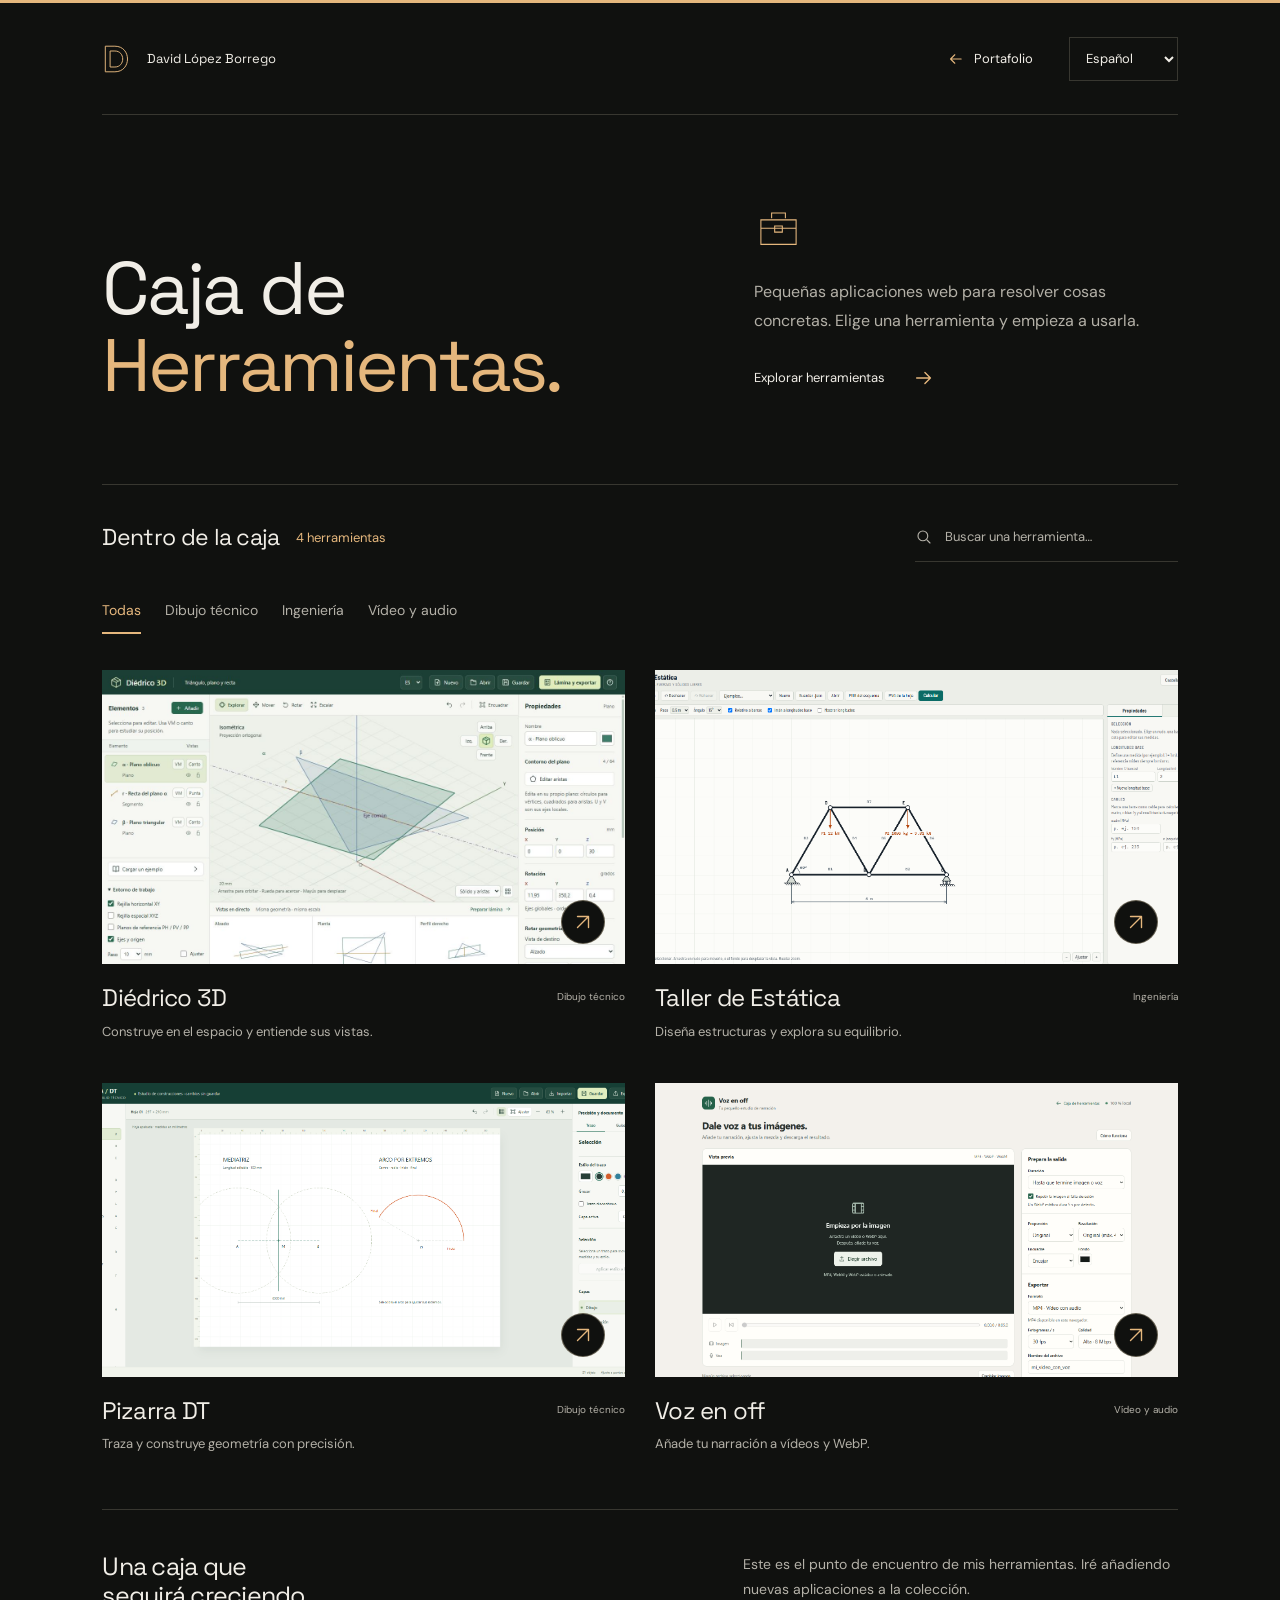
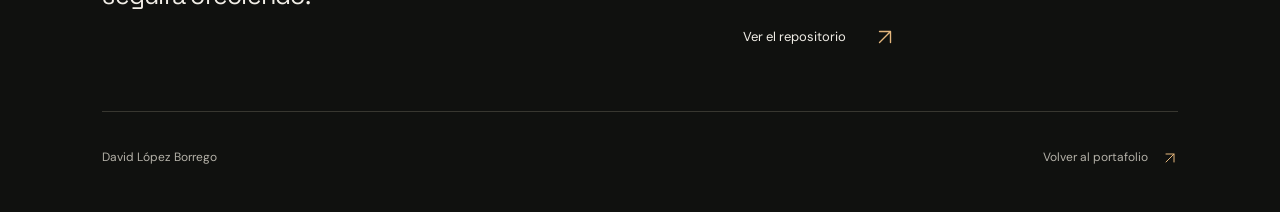
==== commit ce1509a3: "Diedric DT" ====
--- a/index.html
+++ b/index.html
@@ -57,7 +57,7 @@
       <p id="result-status" class="sr-only" role="status" aria-live="polite" aria-atomic="true"></p>
       <div id="no-results" class="empty" hidden><h3 data-i18n="noResults">No hay coincidencias.</h3><p data-i18n="tryAgain">Prueba con otro nombre o vuelve a ver todas las herramientas.</p><button id="clear-search" class="text-link"><span data-i18n="clear">Ver todas las herramientas</span><svg class="icon" aria-hidden="true"><use href="#i-arrow"/></svg></button></div>
       <div id="empty-catalog" class="empty" hidden><h3 data-i18n="empty">Las herramientas están en camino.</h3><p data-i18n="emptyDescription">Aquí encontrarás las aplicaciones cuando estén disponibles.</p></div>
-      <noscript><article class="no-script"><h3>Taller de Estática</h3><p>Dibuja estructuras y calcula reacciones, esfuerzos y diagramas de sólido libre.</p><a class="text-link" href="estatica_maquinas/">Abrir herramienta <svg class="icon" aria-hidden="true"><use href="#i-arrow"/></svg></a></article><article class="no-script"><h3>Pizarra DT</h3><p>Traza y construye geometría con precisión. Importa PDF e imágenes y exporta tus dibujos.</p><a class="text-link" href="pizarradt/">Abrir herramienta <svg class="icon" aria-hidden="true"><use href="#i-arrow"/></svg></a></article><article class="no-script"><h3>Voz en off</h3><p>Añade tu narración a vídeos y WebP. Sube un audio o graba con el micrófono y exporta el resultado.</p><a class="text-link" href="voz_en_off_adder/">Abrir herramienta <svg class="icon" aria-hidden="true"><use href="#i-arrow"/></svg></a></article></noscript>
+      <noscript><article class="no-script"><h3>Taller de Estática</h3><p>Dibuja estructuras y calcula reacciones, esfuerzos y diagramas de sólido libre.</p><a class="text-link" href="estatica_maquinas/">Abrir herramienta <svg class="icon" aria-hidden="true"><use href="#i-arrow"/></svg></a></article><article class="no-script"><h3>Pizarra DT</h3><p>Traza y construye geometría con precisión. Importa PDF e imágenes y exporta tus dibujos.</p><a class="text-link" href="pizarradt/">Abrir herramienta <svg class="icon" aria-hidden="true"><use href="#i-arrow"/></svg></a></article><article class="no-script"><h3>Voz en off</h3><p>Añade tu narración a vídeos y WebP. Sube un audio o graba con el micrófono y exporta el resultado.</p><a class="text-link" href="voz_en_off_adder/">Abrir herramienta <svg class="icon" aria-hidden="true"><use href="#i-arrow"/></svg></a></article><article class="no-script"><h3>Diédrico 3D</h3><p>Construye planos, rectas y sólidos en el espacio y exporta sus vistas.</p><a class="text-link" href="diedrico/">Abrir herramienta <svg class="icon" aria-hidden="true"><use href="#i-arrow"/></svg></a></article></noscript>
     </section>
     <aside class="collection-note"><h2 data-i18n="growing">Una caja que seguirá creciendo.</h2><div><p data-i18n="growingDescription">Este es el punto de encuentro de mis herramientas. Iré añadiendo nuevas aplicaciones a la colección.</p><a class="text-link" href="https://github.com/davidlb025/herramientas" target="_blank" rel="noopener noreferrer"><span data-i18n="repository">Ver el repositorio</span><svg class="icon" aria-hidden="true"><use href="#i-diagonal"/></svg></a></div></aside>
   </main>
@@ -66,9 +66,23 @@
 <!-- CATALOGO: añade aquí las futuras herramientas, cada una con su carpeta. -->
 <meta id="pizarra-cover" content="[data-uri]">
 <meta id="voice-cover" content="[data-uri]">
+<meta id="diedrico-cover" content="[data-uri]